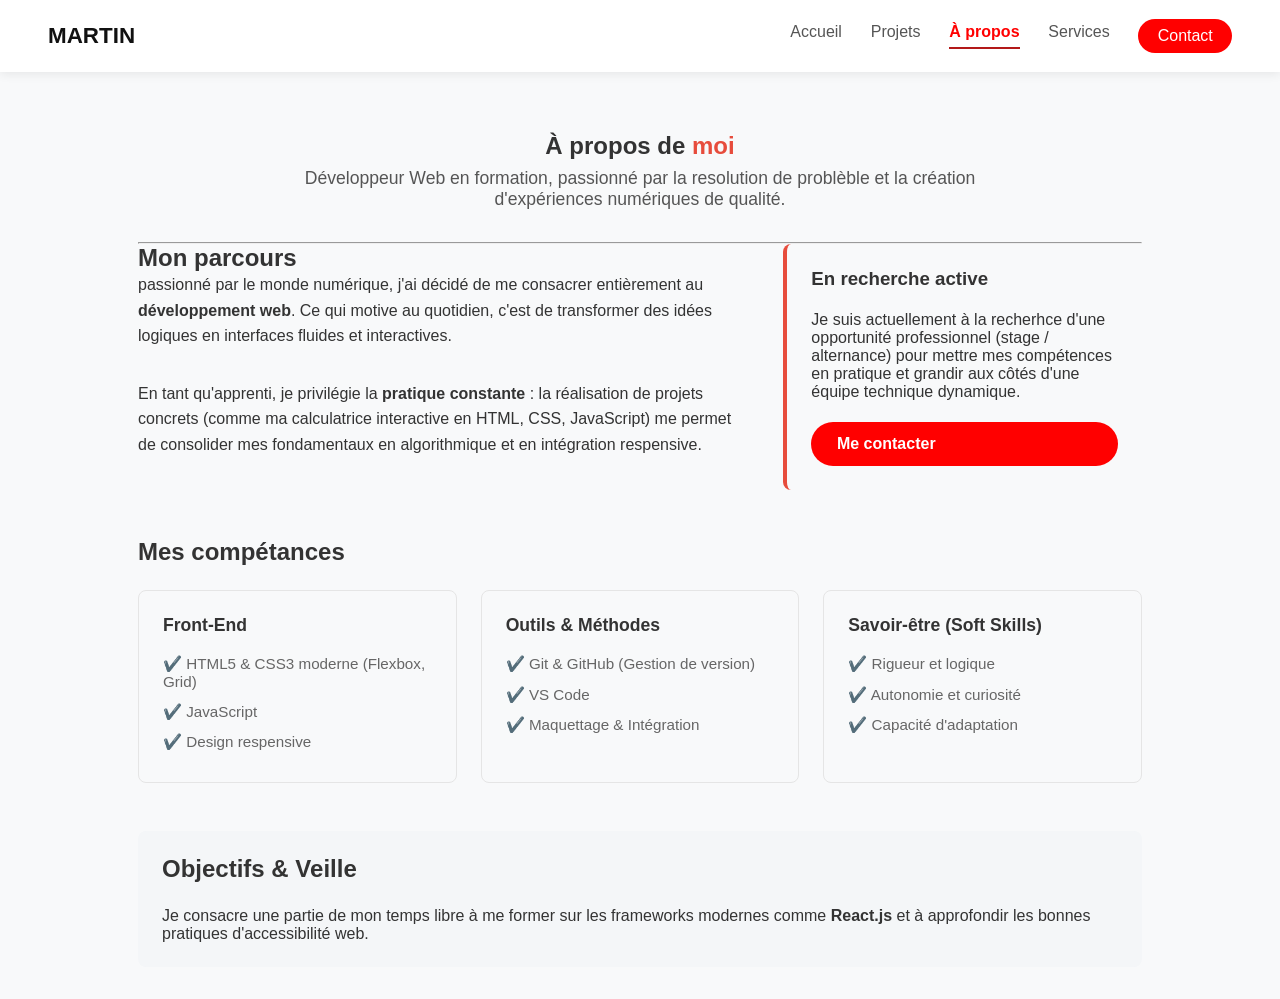
==== apropos.html @ 0b503181 "first commit" ====
<!doctype html>
<html lang="fr">
  <head>
    <meta charset="UTF-8" />
    <meta name="viewport" content="width=device-width, initial-scale=1.0" />
    <title>Mon Portfolio</title>
    <link rel="stylesheet" href="style.css" />
  </head>
  <body>
    <header class="header">
      <a href="index.html" class="logo">MARTIN </a>
      <nav class="navbar">
        <a href="index.html">Accueil</a>
        <a href="projets.html">Projets</a>
        <a href="apropos.html" class="active">À propos</a>
        <a href="services.html">Services</a>
        <a href="contact.html" class="btn-contact">Contact</a>
      </nav>
    </header>

    <main class="content">
      <section class="about-hero">
        <h1>À propos de <span class="highlight">moi</span></h1>
        <p class="subtitle">
          Développeur Web en formation, passionné par la resolution de problèble
          et la création d'expériences numériques de qualité.
        </p>
      </section>

      <hr class="reparator" />

      <section class="about-grid">
        <div class="about-text">
          <h2>Mon parcours</h2>
          <p>
            passionné par le monde numérique, j'ai décidé de me consacrer
            entièrement au <strong>développement web</strong>. Ce qui motive au
            quotidien, c'est de transformer des idées logiques en interfaces
            fluides et interactives.
          </p>
          <p>
            En tant qu'apprenti, je privilégie la
            <strong>pratique constante</strong> : la réalisation de projets
            concrets (comme ma calculatrice interactive en HTML, CSS,
            JavaScript) me permet de consolider mes fondamentaux en
            algorithmique et en intégration respensive.
          </p>
        </div>

        <div class="about-card">
          <h3>En recherche active</h3>
          <p>
            Je suis actuellement à la recherhce d'une opportunité professionnel
            (stage / alternance) pour mettre mes compétences en pratique et
            grandir aux côtés d'une équipe technique dynamique.
          </p>
          <a href="contact.html" class="btn btn-primary">Me contacter</a>
        </div>
      </section>

      <section class="skills-section">
        <h2>Mes compétances</h2>

        <div class="skills-grid">
          <div class="skill-box">
            <strong class="skill-title">Front-End</strong>
            <ul>
              <li>HTML5 & CSS3 moderne (Flexbox, Grid)</li>
              <li>JavaScript</li>
              <li>Design respensive</li>
            </ul>
          </div>

          <div class="skill-box">
            <strong class="skill-title">Outils & Méthodes</strong>
            <ul>
              <li>Git & GitHub (Gestion de version)</li>
              <li>VS Code</li>
              <li>Maquettage & Intégration</li>
            </ul>
          </div>

          <div class="skill-box">
            <strong class="skill-title">Savoir-être (Soft Skills)</strong>
            <ul>
              <li>Rigueur et logique</li>
              <li>Autonomie et curiosité</li>
              <li>Capacité d'adaptation</li>
            </ul>
          </div>
        </div>
      </section>

      <section class="goals-section">
        <h2>Objectifs & Veille</h2>
        <p>
          Je consacre une partie de mon temps libre à me former sur les
          frameworks modernes comme <strong>React.js</strong> et à approfondir
          les bonnes pratiques d'accessibilité web.
        </p>
      </section>
    </main>
  </body>
</html>
---- style.css ----
* {
  margin: 0;
  padding: 0;
  box-sizing: border-box;
  font-family: "Segoe UI", Tahoma, Geneva, Verdana, sans-serif;
}

body {
  background-color: #f8f9fa;
  color: #333;
}

.header {
  position: fixed;
  top: 0;
  left: 0;
  width: 100%;
  padding: 1.2rem 3rem;
  display: flex;
  justify-content: space-between;
  align-items: center;
  background-color: #ffffff;
  box-shadow: 0 2px 10px rgba(0, 0, 0, 0.08);
  z-index: 1000;
}

.logo {
  font-size: 1.4rem;
  font-weight: 700;
  color: #111;
  text-decoration: none;
}

.navbar {
  display: flex;
  align-items: center;
  gap: 1.8rem;
}

.navbar a {
  text-decoration: none;
  color: #555;
  font-weight: 500;
  font-size: 1rem;
  padding-bottom: 6px;
  border-bottom: 2px solid transparent;
  transition: all 0.2s ease-in-out;
}

.navbar a:hover {
  color: red;
  border-bottom-color: red;
}

.navbar a.active {
  color: red;
  font-weight: 600;
  border-bottom-color: rgb(179, 25, 25);
}

.navbar .btn-contact {
  background-color: red;
  color: #ffffff;
  padding: 0.5rem 1.2rem;
  border-radius: 20px;
  border-bottom: none;
}

.navbar .btn-contact:hover {
  background-color: white;
}

.content {
  max-width: 1100px;
  margin: 100px auto 0 auto;
  padding: 2rem 3rem;
}

.container {
  max-width: 900px;
  margin: 4rem auto;
  padding: 0 1rem;
}

.skills-grid {
  display: grid;
  grid-template-columns: repeat(auto-fit, minmax(120px, 1fr));
  gap: 1rem;
  margin-top: 1.5rem;
}

.skills-card {
  background: #f4f4f5;
  padding: 1rem;
  text-align: center;
  font-weight: 600;
}

.hero {
  text-align: center;
  padding: 4rem 1rem 3rem 1rem;
}

.hero h1 {
  font-size: 2.5rem;
  color: #1a1a1a;
  margin-bottom: 1rem;
}

.hero .highlight {
  color: red;
}

.hero p {
  font-size: 1.2rem;
  color: #555555;
  max-width: 600px;
  margin: 0 auto 2rem auto;
}

.hero-buttons {
  display: flex;
  justify-content: center;
  gap: 1rem;
  flex-wrap: wrap;
}

.btn {
  display: inline-block;
  padding: 0.8rem 1.6rem;
  border-radius: 30px;
  text-decoration: none;
  font-weight: 600;
  transition: all 0.2s ease-in-out;
}

.btn-primary {
  background-color: red;
  color: white;
}

.btn-primary:hover {
  background-color: rgb(179, 25, 25);
  transform: translateY(-2px);
}

.btn-secondary {
  background-color: #e9ecef;
  color: #1a1a1a;
}

.btn-secondary:hover {
  background-color: #dee2e6;
  transform: translateY(-2px);
}

.featured-projects {
  padding: 3rem 0;
}

.featured-projects h2 {
  font-size: 1.8rem;
  color: #1a1a1a;
  margin-bottom: 2rem;
  text-align: center;
}

.projects-grid {
  display: flex;
  justify-content: center;
  gap: 1.5rem;
}

.projects-card {
  max-width: 600px;
  width: 100%;
  margin: 0 auto;
  text-align: left;
  background-color: #ffffff;
  border: 1px solid #e0e0e0;
  border-radius: 12px;
  padding: 1.8rem;
  display: flex;
  flex-direction: column;
  justify-content: space-between;
  box-shadow: 0 4px 6px rgba(0, 0, 0, 0.03);
  transition:
    transform 0.2s ease,
    box-shadow 0.2s ease;
}

.projects-card:hover {
  transform: translateY(-5px);
  box-shadow: 0 8px 15px rgba(0, 0, 0, 0.1);
}

.projects-card h3 {
  font-size: 1.3rem;
  color: #1a1a1a;
  margin-bottom: 0.8rem;
}

.projects-card p {
  color: #555555;
  font-size: 0.95rem;
  line-height: 1.5;
  margin-bottom: 1.5rem;
}

.projects-card a {
  color: red;
  text-decoration: none;
  font-weight: 600;
  transition: color 0.2s ease;
}

.projects-card a:hover {
  color: rgb(179, 25, 25);
  text-decoration: underline;
}

@media (max-width: 600px) {
  .hero h1 {
    font-size: 2rem;
  }
  .hero-buttons {
    flex-direction: column;
  }
  .btn {
    width: 100%;
    text-align: center;
  }
}

.page-header {
  text-align: center;
  margin-bottom: 3rem;
}

.page-header h1 {
  font-size: 2.2rem;
  color: #1a1a1a;
  margin-bottom: 0.5rem;
}

.page-header p {
  font-size: 1.1rem;
  color: #555555;
}

.projects-list {
  display: flex;
  flex-direction: column;
  gap: 2.5rem;
}

.projects-detail {
  display: grid;
  grid-template-columns: 1fr 1fr;
  gap: 2rem;
  background-color: white;
  padding: 2rem;
  border-radius: 12px;
  border: 1px solid #e0e0e0;
  margin-bottom: 2.5rem;
}

.projects-image {
  width: 100%;
  display: flex;
  align-items: center;
  justify-content: center;
}

.projects-img {
  width: 100%;
  height: 100%;
  max-height: 700px;
  object-fit: cover;
  border-radius: 8px;
  border: 1px solid #e0e0e0;
}

.projects-info {
  display: flex;
  flex-direction: column;
  justify-content: center;
}

.projects-info h2 {
  font-size: 1.6rem;
  color: #1a1a1a;
  margin-bottom: 0.8rem;
}

.projects-info p {
  color: #555555;
  line-height: 1.6;
  font-size: 0.95rem;
}

.projects-category {
  font-size: 0.85rem;
  text-transform: uppercase;
  color: red;
  font-weight: 700;
  letter-spacing: 0.5px;
}

.projects-tags {
  display: flex;
  gap: 0.5rem;
  margin: 1rem 0;
  flex-wrap: wrap;
}

.tag {
  background-color: #e9ecef;
  padding: 0.3rem 0.8rem;
  border-radius: 15px;
  font-size: 0.85rem;
  font-weight: 600;
}

.projects-features {
  margin: 1rem 0 1.5rem 1.2rem;
  color: #555;
  font-size: 0.95rem;
}

.projects-features li {
  margin-bottom: 0.4rem;
}

.projects-links {
  display: flex;
  gap: 1rem;
  flex-wrap: wrap;
}

@media (max-width: 768px) {
  .projects-detail {
    grid-template-columns: 1fr;
  }
  .projects-links .btn {
    width: 100%;
    text-align: center;
  }
}

.about-hero {
  text-align: center;
  margin-bottom: 2rem;
}

.subtitle {
  font-size: 1.1rem;
  color: #555;
  max-width: 700px;
  margin: 0.5rem auto 0 auto;
}

.separator {
  border: 0;
  height: 1px;
  background: #e0e0e0;
  margin: 2.5rem 0;
}

.about-grid {
  display: flex;
  gap: 2rem;
  align-items: stretch;
  flex-wrap: wrap;
}

.about-text {
  flex: 2;
  min-width: 300px;
}

.about-text p {
  margin-bottom: 2rem;
  line-height: 1.6;
}

.about-card {
  flex: 1;
  min-width: 250px;
  padding: 1.5rem;
  border-radius: 8px;
  border-left: 4px solid #e74c3c;
  display: flex;
  flex-direction: column;
  justify-content: space-between;
}

.skills-section {
  margin-top: 3rem;
}

.skills-section h2,
.goals-section h2 {
  margin-bottom: 1.5rem;
}

.skills-grid {
  display: grid;
  grid-template-columns: repeat(auto-fit, minmax(250px, 1fr));
  gap: 1.5rem;
}

.skill-box {
  border: 1px solid #e5e5e5;
  padding: 1.5rem;
  border-radius: 8px;
}

.skill-title {
  display: block;
  font-size: 1.1rem;
  margin-bottom: 0.8rem;
  color: #333;
}

.skill-box ul {
  list-style: none;
  padding: 0;
  margin: 0;
}

.skill-box li {
  padding: 0.4rem 0;
  border-bottom: 1px inherit #f0f0f0;
  font-size: 0.95rem;
  color: #666;
}

.skill-box li::before {
  content: "✔️ ";
  color: #e74c3c;
}

.goals-section {
  margin-top: 3rem;
  padding: 1.5rem;
  background-color: #f4f6f8;
  border-radius: 8px;
}

.highlight {
  color: #e74c3c;
  font-weight: bold;
}

.services-hero {
  text-align: center;
  margin-bottom: 2rem;
}

.services-grid {
  display: grid;
  grid-template-columns: repeat(auto-fit, minmax(280px, 1fr));
  gap: 2rem;
  margin-top: 2rem;
}

.service-card {
  background: #ffffff;
  border: 1px solid #e5e5e5;
  border-radius: 8px;
  padding: 2rem;
  transition:
    transform 0.2s ease,
    box-shadow 0.2s ease;
  display: flex;
  flex-direction: column;
}

.service-card:hover {
  transform: translateY(-5px);
  box-shadow: 0 10px 20px rgba(0, 0, 0, 0.08);
}

.service-icon {
  font-size: 2.5rem;
  margin-bottom: 1rem;
}

.service-card h2 {
  font-size: 1.3rem;
  margin-bottom: 0.8rem;
  color: #333;
}

.service-card p {
  color: #666;
  font-size: 0.95rem;
  line-height: 1.5;
  margin-bottom: 1.2rem;
  flex-grow: 1;
}

.service-card ul {
  list-style: none;
  padding: 0;
  margin: 0;
  border-top: 1px solid #f0f0f0;
  padding-top: 1rem;
}

.service-card li {
  font-size: 0.85rem;
  color: #555;
  padding: 0.3rem 0;
}

.service-card li::before {
  content: "• ";
  color: #e74c3c;
  font-weight: bold;
}

.services-cta {
  text-align: center;
  margin-top: 4rem;
  padding: 3rem 1.5rem;
  background-color: #f9f9f9;
  border-radius: 8px;
}

.services-cta h2 {
  margin-bottom: 0.5rem;
}

.services-cta p {
  color: #666;
  margin-bottom: 1.5rem;
}

.contact-hero {
  text-align: center;
  margin-bottom: 2rem;
}

.contact-container {
  display: flex;
  gap: 3rem;
  flex-wrap: wrap;
  align-items: flex-start;
}

.contact-info {
  flex: 1;
  min-width: 280px;
  background-color: #f9f9f9;
  padding: 2rem;
  border-radius: 8px;
  border-left: 4px solid #e74c3c;
}

.contact-info h2 {
  margin-bottom: 1rem;
}

.contact-info p {
  color: #666;
  margin-bottom: 1.5rem;
  line-height: 1.5;
}

.info-item {
  margin-bottom: 1.2rem;
}

.info-item strong {
  display: block;
  color: #333;
  margin-bottom: 0.2rem;
}

.info-item a {
  color: #e74c3c;
  text-decoration: none;
}

.social-links {
  display: flex;
  gap: 1rem;
  margin-top: 0.5rem;
}

.social-links a {
  background-color: #fff;
  padding: 0.5rem 1rem;
  border: 1px solid #ddd;
  border-radius: 4px;
  font-weight: bold;
}

.contact-form {
  flex: 1.5;
  min-height: 300px;
  background: #ffffff;
  border: 1px solid #e5e5e5;
  padding: 2rem;
  border-radius: 8px;
}

.contact-form h2 {
  margin-bottom: 1.5rem;
}

.form-group {
  margin-bottom: 1.2rem;
}

.form-group label {
  display: block;
  margin-bottom: 0.4rem;
  font-weight: bold;
  color: #333;
  font-size: 0.9rem;
}

.form-group input,
.form-group textarea {
  width: 100%;
  padding: 0.8rem;
  border: 1px solid #ccc;
  border-radius: 4px;
  font-family: inherit;
  font-size: 0.95rem;
  box-sizing: border-box;
}

.form-group input:focus,
.form-group textarea:focus {
  outline: none;
  border-color: #e74c3c;
}

.cv-header {
  display: flex;
  justify-content: space-between;
  align-items: center;
  flex-wrap: wrap;
  gap: 1.5rem;
  margin-bottom: 1.5rem;
}

.cv-layout {
  display: flex;
  gap: 2.5rem;
  flex-wrap: wrap;
}

.cv-sidebar {
  flex: 1;
  min-width: 260px;
  background-color: #f9f9f9;
  padding: 1.8rem;
  border-radius: 8px;
  border-left: 4px solid #e74c3c;
  height: fit-content;
}

.cv-main {
  flex: 2;
  min-width: 300px;
}

.cv-block {
  margin-bottom: 2rem;
}

.cv-block h2 {
  font-size: 1.25rem;
  color: #333;
  border-bottom: 2px solid #e74c3c;
  padding-bottom: 0.4rem;
  margin-bottom: 1.2rem;
}

.cv-list {
  list-style: none;
  padding: 0;
  margin: 0;
}

.cv-list li {
  padding: 0.4rem 0;
  font-size: 0.95rem;
  color: #444;
  border-bottom: 1px dashed #e0e0e0;
}

.cv-list li:last-child {
  border-bottom: none;
}

.cv-item {
  margin-bottom: 1.8rem;
}

.cv-item-header {
  display: flex;
  justify-content: space-between;
  align-items: baseline;
  flex-wrap: wrap;
  gap: 0.5rem;
}

.cv-item-header h3 {
  font-size: 1.1rem;
  margin: 0;
  color: #222;
}

.cv-date {
  font-size: 0.85rem;
  font-weight: bold;
  color: #e74c3c;
  background-color: #fdf2f2;
  padding: 0.2rem 0.6rem;
  border-radius: 12px;
}

.cv-subtitle {
  font-style: italic;
  color: #666;
  margin: 0.3rem 0 0.6rem 0;
  font-size: 0.95rem;
}

.cv-item-list {
  padding-left: 1.2rem;
  margin: 0;
}

.cv-item-list li {
  font-size: 0.92rem;
  color: #555;
  margin-bottom: 0.4rem;
  line-height: 1.5;
}
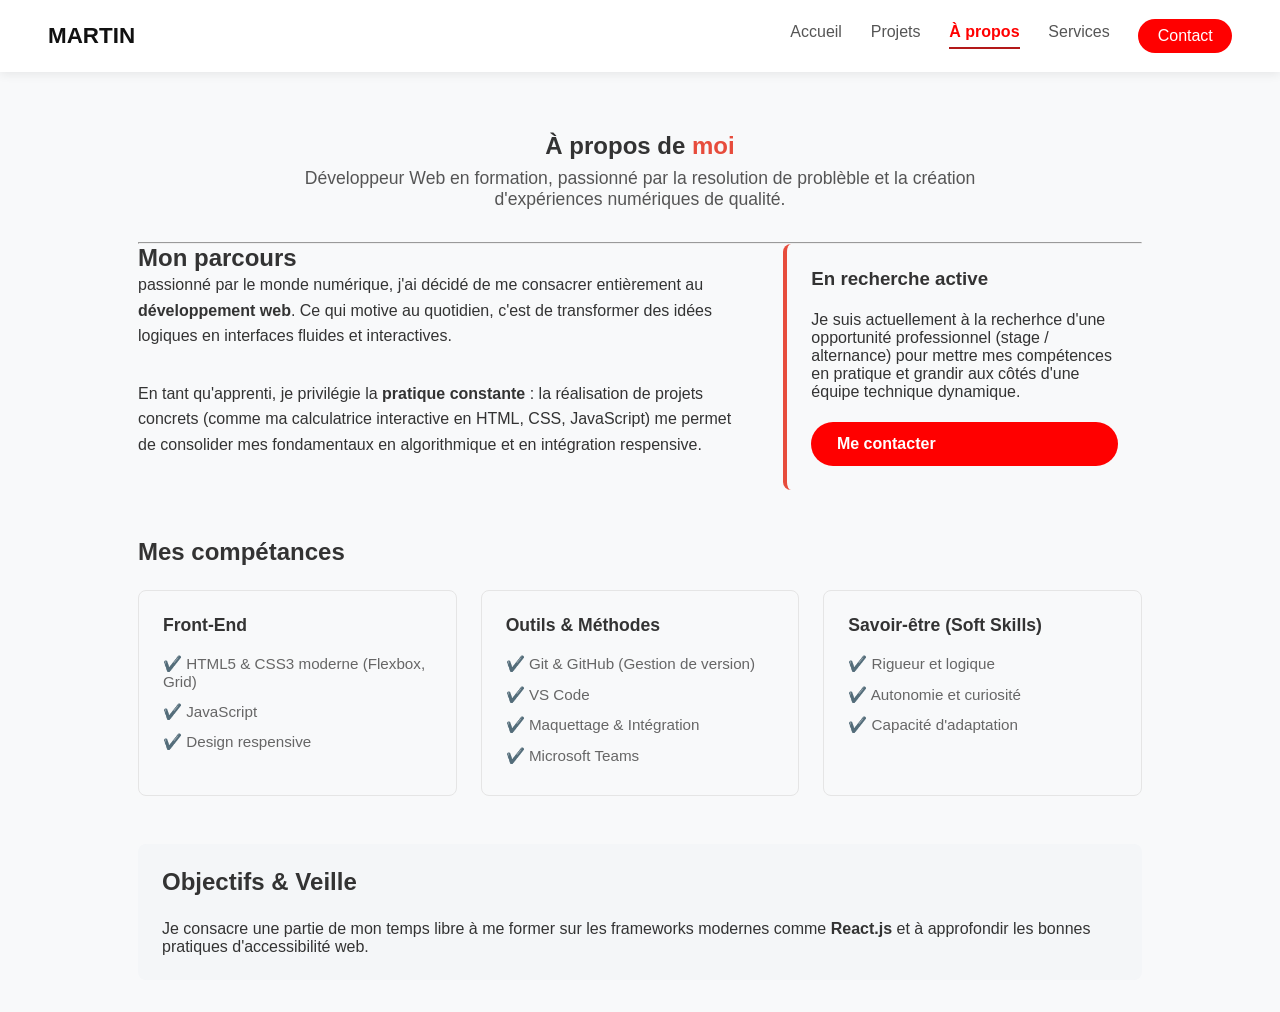
==== commit 2aa6a053: "Ajout de Teams" ====
--- a/apropos.html
+++ b/apropos.html
@@ -77,6 +77,7 @@
               <li>Git & GitHub (Gestion de version)</li>
               <li>VS Code</li>
               <li>Maquettage & Intégration</li>
+              <li>Microsoft Teams</li>
             </ul>
           </div>
 
--- a/style.css
+++ b/style.css
@@ -744,3 +744,17 @@
   margin-bottom: 0.4rem;
   line-height: 1.5;
 }
+
+@media (max-width: 768px) {
+  .header {
+    flex-direction: column;
+    gap: 1rem;
+    padding: 1rem;
+  }
+  .navbar {
+    display: flex;
+    flex-wrap: wrap;
+    justify-content: center;
+    gap: 0.8rem;
+  }
+}
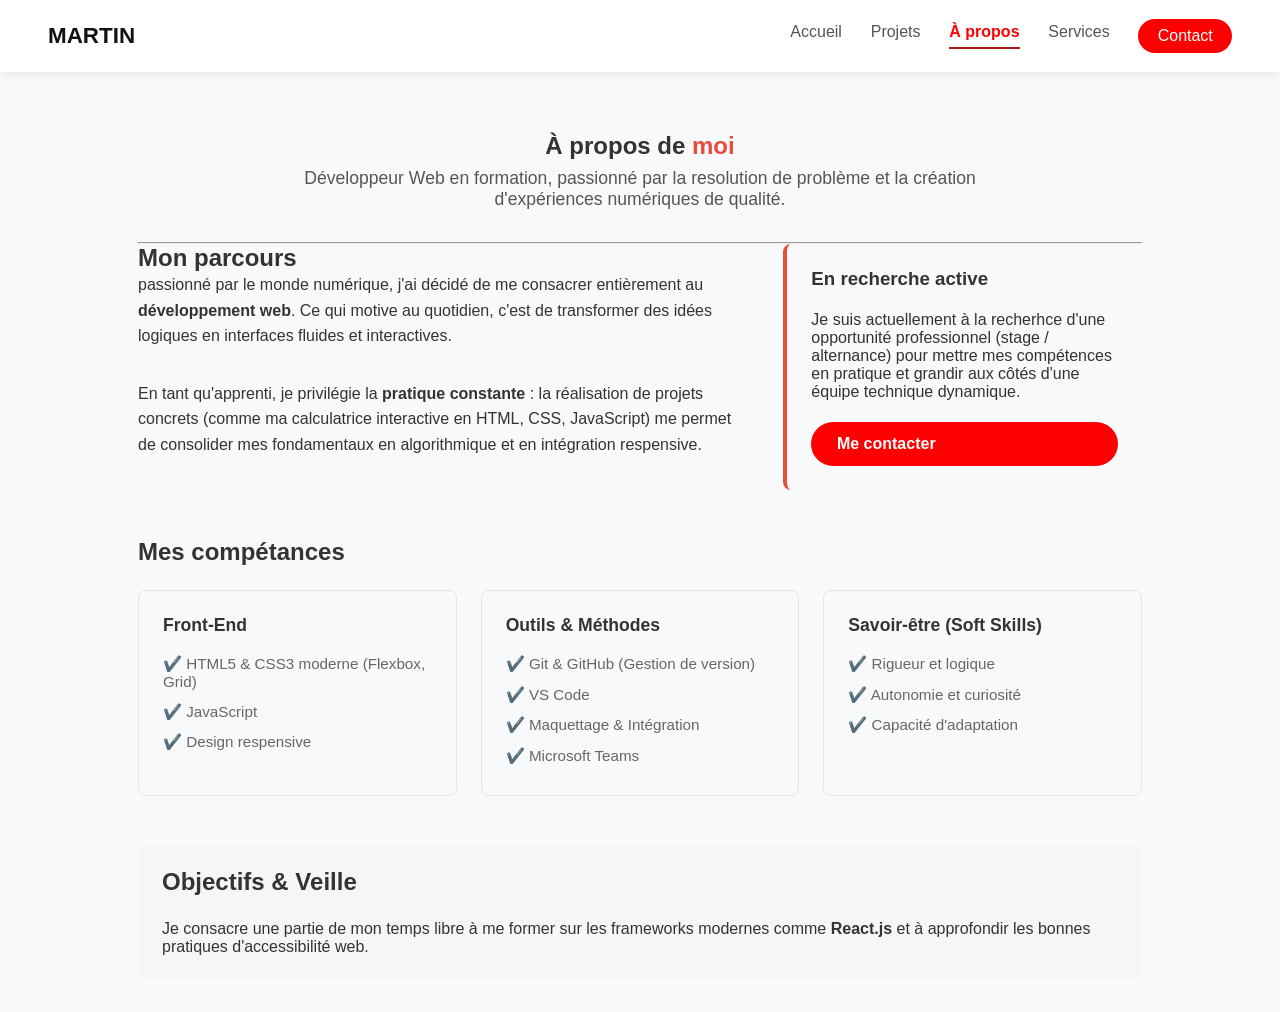
==== commit 5f148c8b: "Correction d'une faute d'orthographe sur la page À propos" ====
--- a/apropos.html
+++ b/apropos.html
@@ -22,7 +22,7 @@
       <section class="about-hero">
         <h1>À propos de <span class="highlight">moi</span></h1>
         <p class="subtitle">
-          Développeur Web en formation, passionné par la resolution de problèble
+          Développeur Web en formation, passionné par la resolution de problème
           et la création d'expériences numériques de qualité.
         </p>
       </section>
